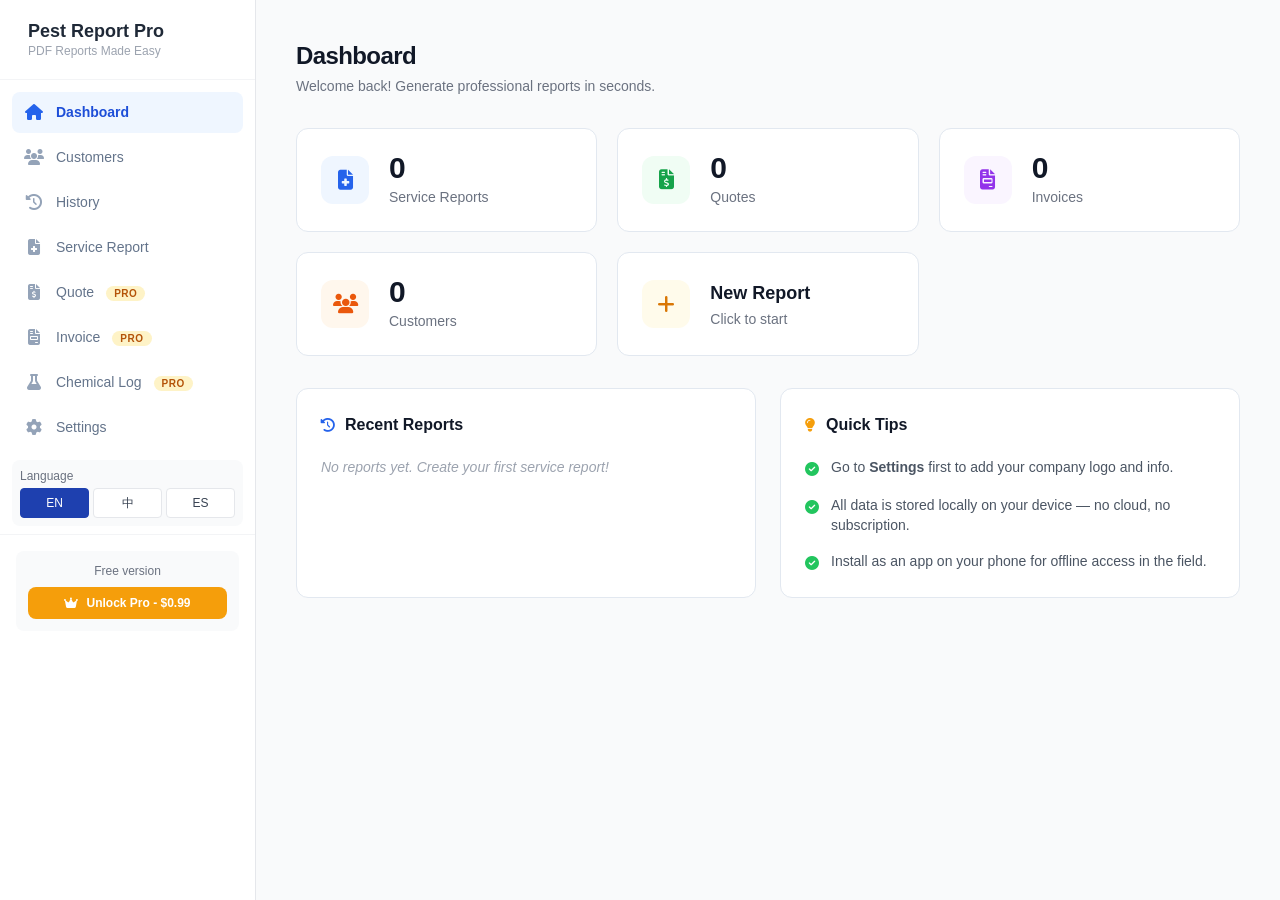
==== app.html @ f359c175 "feat: replace homepage with marketing landing page - Add new promotional landing page (English/Spani" ====
<!DOCTYPE html>
<html lang="en">
<head>
  <meta charset="UTF-8">
  <meta name="viewport" content="width=device-width, initial-scale=1.0, maximum-scale=1.0, user-scalable=no">
  <meta name="theme-color" content="#1e40af">
  <title>Pest Report Pro - Professional PDF Reports</title>
  <link rel="manifest" href="./manifest.json">
  <link rel="stylesheet" href="./css/font-awesome.min.css">
  <script src="./js/tailwindcss.min.js"></script>
  <link rel="stylesheet" href="./css/app.css?v=2">
  <style>
    input[type="number"]::-webkit-outer-spin-button,
    input[type="number"]::-webkit-inner-spin-button {
      -webkit-appearance: none !important;
      appearance: none !important;
      margin: 0 !important;
    }
    input[type="number"] {
      -moz-appearance: textfield !important;
      appearance: textfield !important;
    }
  </style>
</head>
<body class="bg-gray-50 text-gray-800 h-screen overflow-hidden">

  <!-- Mobile Header -->
  <div class="lg:hidden bg-blue-800 text-white px-4 py-3 flex items-center justify-between z-40 relative">
    <div class="flex items-center gap-2">
      <i class="fas fa-shield-bug text-xl"></i>
      <span class="font-bold text-lg" data-i18n="appName">Pest Report Pro</span>
    </div>
    <button id="menu-toggle" class="p-2 hover:bg-blue-700 rounded-lg transition">
      <i class="fas fa-bars text-lg"></i>
    </button>
  </div>

  <div class="flex h-[calc(100vh-52px)] lg:h-screen">
    <!-- Sidebar -->
    <aside id="sidebar" class="sidebar bg-white border-r border-gray-200 flex-col w-64 h-full overflow-y-auto">
      <div class="p-5 hidden lg:flex items-center gap-2 border-b border-gray-100">
        <i class="fas fa-shield-bug text-blue-700 text-2xl"></i>
        <div>
          <h1 class="font-bold text-lg text-gray-800 leading-tight" data-i18n="appName">Pest Report Pro</h1>
          <p class="text-xs text-gray-400" data-i18n="appTagline">PDF Reports Made Easy</p>
        </div>
      </div>

      <nav class="p-3 space-y-1">
        <div class="nav-item active" data-view="dashboard">
          <i class="fas fa-home w-5 text-center"></i>
          <span data-i18n="navDashboard">Dashboard</span>
        </div>
        <div class="nav-item" data-view="customers">
          <i class="fas fa-users w-5 text-center"></i>
          <span data-i18n="navCustomers">Customers</span>
        </div>
        <div class="nav-item" data-view="history">
          <i class="fas fa-clock-rotate-left w-5 text-center"></i>
          <span data-i18n="navHistory">History</span>
        </div>
        <div class="nav-item" data-view="service-report">
          <i class="fas fa-file-medical w-5 text-center"></i>
          <span data-i18n="navServiceReport">Service Report</span>
        </div>
        <div class="nav-item" data-view="quote">
          <i class="fas fa-file-invoice-dollar w-5 text-center"></i>
          <span data-i18n="navQuote">Quote</span>
          <span data-pro-badge></span>
        </div>
        <div class="nav-item" data-view="invoice">
          <i class="fas fa-file-invoice w-5 text-center"></i>
          <span data-i18n="navInvoice">Invoice</span>
          <span data-pro-badge></span>
        </div>
        <div class="nav-item" data-view="chemical-log">
          <i class="fas fa-flask w-5 text-center"></i>
          <span data-i18n="navChemicalLog">Chemical Log</span>
          <span data-pro-badge></span>
        </div>
        <div class="nav-item" data-view="settings">
          <i class="fas fa-cog w-5 text-center"></i>
          <span data-i18n="navSettings">Settings</span>
        </div>
      </nav>

      <!-- Language Switcher -->
      <div class="px-3 pb-2">
        <div class="bg-gray-50 rounded-lg p-2">
          <p class="text-xs text-gray-500 mb-1 font-medium" data-i18n="language">Language</p>
          <div class="flex gap-1">
            <button onclick="I18n.setLang('en')" class="flex-1 text-xs py-1.5 rounded border border-gray-200 bg-white hover:bg-blue-50 hover:border-blue-300 transition font-medium" data-lang="en">EN</button>
            <button onclick="I18n.setLang('zh')" class="flex-1 text-xs py-1.5 rounded border border-gray-200 bg-white hover:bg-blue-50 hover:border-blue-300 transition font-medium" data-lang="zh">中</button>
            <button onclick="I18n.setLang('es')" class="flex-1 text-xs py-1.5 rounded border border-gray-200 bg-white hover:bg-blue-50 hover:border-blue-300 transition font-medium" data-lang="es">ES</button>
          </div>
        </div>
      </div>

      <div class="mt-auto p-4 border-t border-gray-100">
        <div id="install-prompt" class="hidden mb-3 bg-blue-50 border border-blue-200 rounded-lg p-4">
          <p class="text-xs text-blue-800 font-medium mb-4 leading-relaxed" data-i18n="installPrompt">Install Pest Report Pro on your phone for offline use.</p>
          <button id="install-btn" class="w-full bg-blue-700 hover:bg-blue-800 text-white text-xs font-medium py-1.5 rounded-lg transition" data-i18n="installApp">Install App</button>
        </div>
        <div class="bg-gray-50 rounded-lg p-3 text-center">
          <p class="text-xs text-gray-500 mb-2" data-i18n="freeVersion">Free version</p>
          <button onclick="App.showUnlock()" class="w-full bg-amber-500 hover:bg-amber-600 text-white text-xs font-bold py-2 rounded-lg transition flex items-center justify-center gap-1">
            <i class="fas fa-crown mr-1"></i> <span data-i18n="unlockPro">Unlock Pro - $0.99</span>
          </button>
        </div>
      </div>
    </aside>

    <!-- Overlay for mobile sidebar -->
    <div id="sidebar-overlay" class="fixed inset-0 bg-black/30 z-40 hidden lg:hidden" onclick="document.getElementById('sidebar').classList.remove('open'); document.getElementById('sidebar-overlay').classList.add('hidden')"></div>

    <!-- Main Content -->
    <main class="flex-1 overflow-y-auto bg-gray-50 relative">

      <!-- VIEW: Dashboard -->
      <div id="view-dashboard" class="view p-5 lg:p-10 max-w-5xl mx-auto">
        <div class="mb-8">
          <h2 class="text-2xl font-bold text-gray-900 tracking-tight" data-i18n="dashboardTitle">Dashboard</h2>
          <p class="text-gray-500 text-sm mt-1" data-i18n="dashboardSubtitle">Welcome back! Generate professional reports in seconds.</p>
        </div>

        <div class="grid grid-cols-1 sm:grid-cols-3 gap-5 mb-8">
          <div class="card flex items-center gap-5">
            <div class="w-12 h-12 bg-blue-50 rounded-xl flex items-center justify-center text-blue-600 text-xl shrink-0">
              <i class="fas fa-file-medical"></i>
            </div>
            <div class="min-w-0">
              <p class="text-3xl font-bold text-gray-900 leading-none" id="dash-report-count">0</p>
              <p class="text-sm text-gray-500 mt-1" data-i18n="serviceReports">Service Reports</p>
            </div>
          </div>
          <div class="card flex items-center gap-5">
            <div class="w-12 h-12 bg-green-50 rounded-xl flex items-center justify-center text-green-600 text-xl shrink-0">
              <i class="fas fa-file-invoice-dollar"></i>
            </div>
            <div class="min-w-0">
              <p class="text-3xl font-bold text-gray-900 leading-none" id="dash-quote-count">0</p>
              <p class="text-sm text-gray-500 mt-1" data-i18n="quotes">Quotes</p>
            </div>
          </div>
          <div class="card flex items-center gap-5">
            <div class="w-12 h-12 bg-purple-50 rounded-xl flex items-center justify-center text-purple-600 text-xl shrink-0">
              <i class="fas fa-file-invoice"></i>
            </div>
            <div class="min-w-0">
              <p class="text-3xl font-bold text-gray-900 leading-none" id="dash-invoice-count">0</p>
              <p class="text-sm text-gray-500 mt-1" data-i18n="invoices">Invoices</p>
            </div>
          </div>
          <div class="card flex items-center gap-5">
            <div class="w-12 h-12 bg-orange-50 rounded-xl flex items-center justify-center text-orange-600 text-xl shrink-0">
              <i class="fas fa-users"></i>
            </div>
            <div class="min-w-0">
              <p class="text-3xl font-bold text-gray-900 leading-none" id="dash-customer-count">0</p>
              <p class="text-sm text-gray-500 mt-1" data-i18n="navCustomers">Customers</p>
            </div>
          </div>
          <div class="card flex items-center gap-5 cursor-pointer hover:border-blue-400 transition-colors duration-200" onclick="App.showView('service-report')">
            <div class="w-12 h-12 bg-amber-50 rounded-xl flex items-center justify-center text-amber-600 text-xl shrink-0">
              <i class="fas fa-plus"></i>
            </div>
            <div class="min-w-0">
              <p class="text-lg font-bold text-gray-900" data-i18n="newReport">New Report</p>
              <p class="text-sm text-gray-500 mt-0.5" data-i18n="clickToStart">Click to start</p>
            </div>
          </div>
        </div>

        <div class="grid grid-cols-1 lg:grid-cols-2 gap-6">
          <div class="card">
            <h3 class="text-base font-bold text-gray-900 mb-5 flex items-center gap-2.5">
              <i class="fas fa-clock-rotate-left text-blue-600 text-sm"></i>
              <span data-i18n="recentReports">Recent Reports</span>
            </h3>
            <div id="dash-recent-reports" class="space-y-2">
              <p class="text-gray-400 text-sm italic" data-i18n="noReportsYet">No reports yet. Create your first service report!</p>
            </div>
          </div>

          <div class="card">
            <h3 class="text-base font-bold text-gray-900 mb-5 flex items-center gap-2.5">
              <i class="fas fa-lightbulb text-amber-500 text-sm"></i>
              <span data-i18n="quickTips">Quick Tips</span>
            </h3>
            <ul class="space-y-4 text-sm text-gray-600">
              <li class="flex items-start gap-3">
                <i class="fas fa-check-circle text-green-500 mt-0.5 text-sm shrink-0"></i>
                <span data-i18n="tipSettings" data-i18n-html>Go to <strong>Settings</strong> first to add your company logo and info.</span>
              </li>
              <li class="flex items-start gap-3">
                <i class="fas fa-check-circle text-green-500 mt-0.5 text-sm shrink-0"></i>
                <span data-i18n="tipLocal">All data is stored locally on your device — no cloud, no subscription.</span>
              </li>
              <li class="flex items-start gap-3">
                <i class="fas fa-check-circle text-green-500 mt-0.5 text-sm shrink-0"></i>
                <span data-i18n="tipInstall">Install as an app on your phone for offline access in the field.</span>
              </li>
            </ul>
          </div>
        </div>
      </div>

      <!-- VIEW: History -->
      <div id="view-history" class="view hidden p-5 lg:p-10 max-w-5xl mx-auto">
        <div class="mb-8">
          <h2 class="text-2xl font-bold text-gray-900 tracking-tight" data-i18n="historyTitle">History</h2>
          <p class="text-gray-500 text-sm mt-1" data-i18n="historySubtitle">View and manage all your past reports.</p>
        </div>

        <div class="flex gap-2 mb-5">
          <button type="button" onclick="App.switchHistoryTab('reports')" id="tab-reports" class="history-tab active px-4 py-2 rounded-lg text-sm font-medium transition">
            <i class="fas fa-file-medical mr-1"></i> <span data-i18n="serviceReports">Service Reports</span>
          </button>
          <button type="button" onclick="App.switchHistoryTab('quotes')" id="tab-quotes" class="history-tab px-4 py-2 rounded-lg text-sm font-medium transition">
            <i class="fas fa-file-invoice-dollar mr-1"></i> <span data-i18n="quotes">Quotes</span>
          </button>
          <button type="button" onclick="App.switchHistoryTab('invoices')" id="tab-invoices" class="history-tab px-4 py-2 rounded-lg text-sm font-medium transition">
            <i class="fas fa-file-invoice mr-1"></i> <span data-i18n="invoices">Invoices</span>
          </button>
        </div>

        <div class="mb-5">
          <div class="relative">
            <i class="fas fa-search absolute left-3 top-1/2 -translate-y-1/2 text-gray-400 text-sm"></i>
            <input type="text" id="history-search" data-i18n-placeholder="historySearchPlaceholder" placeholder="Search by client name..." class="input-field pl-9 w-full" oninput="App.filterHistory()">
          </div>
        </div>

        <div id="history-list" class="space-y-3">
          <div class="card text-center py-10">
            <i class="fas fa-folder-open text-gray-300 text-4xl mb-3"></i>
            <p class="text-gray-400 text-sm" data-i18n="historyEmpty">No reports yet. Create your first service report!</p>
          </div>
        </div>
      </div>

      <!-- VIEW: Service Report -->
      <div id="view-service-report" class="view hidden p-5 lg:p-10 max-w-4xl mx-auto">
        <div class="mb-8 flex items-center justify-between">
          <div>
            <h2 class="text-2xl font-bold text-gray-900 tracking-tight" data-i18n="serviceReportTitle">Service Report</h2>
            <p class="text-gray-500 text-sm mt-1" data-i18n="serviceReportSubtitle">Document your pest control service details.</p>
          </div>
          <span class="text-xs bg-green-50 text-green-700 px-3 py-1 rounded-full font-semibold border border-green-100" data-i18n="free">FREE</span>
        </div>

        <form id="service-form" class="space-y-5">
          <!-- Client Info -->
          <div class="card">
            <h3 class="font-semibold text-gray-800 mb-4 flex items-center gap-2">
              <i class="fas fa-user text-blue-600"></i> <span data-i18n="clientInfo">Client Information</span>
            </h3>
            <div class="mb-3">
              <label class="label" data-i18n="selectExistingClient">Select Existing Client</label>
              <select id="sr-client-select" class="input-field">
                <option value="" data-i18n="newClient">-- New Client --</option>
              </select>
            </div>
            <div class="space-y-3">
              <div class="form-row">
                <label class="label" data-i18n="clientName">Client Name</label>
                <input type="text" id="sr-client-name" class="input-field" data-i18n-placeholder="clientName" placeholder="John Smith" required>
              </div>
              <div class="form-row">
                <label class="label" data-i18n="phone">Phone</label>
                <div class="flex-1 min-w-0">
                  <input type="tel" id="sr-client-phone" class="input-field" data-i18n-placeholder="phone" placeholder="(555) 123-4567" required>
                  <p id="phone-hint-service" class="text-xs text-gray-400 mt-1"></p>
                </div>
              </div>
              <div class="form-row">
                <label class="label" data-i18n="serviceAddress">Service Address</label>
                <input type="text" id="sr-client-address" class="input-field" data-i18n-placeholder="serviceAddress" placeholder="123 Main St, City, State ZIP" required>
              </div>
            </div>
          </div>

          <!-- Service Info -->
          <div class="card">
            <h3 class="font-semibold text-gray-800 mb-4 flex items-center gap-2">
              <i class="fas fa-calendar-check text-blue-600"></i> <span data-i18n="serviceDetails">Service Details</span>
            </h3>
            <div class="space-y-3">
              <div class="form-row">
                <label class="label" data-i18n="serviceDate">Service Date</label>
                <input type="date" id="service-date" class="input-field" required>
              </div>
              <div class="form-row">
                <label class="label" data-i18n="serviceType">Service Type</label>
                <select id="service-type" class="input-field" required>
                  <option value="Initial Treatment" data-i18n="initialTreatment">Initial Treatment</option>
                  <option value="Follow-up" data-i18n="followUp">Follow-up</option>
                  <option value="Inspection" data-i18n="inspection">Inspection</option>
                  <option value="Emergency" data-i18n="emergency">Emergency</option>
                  <option value="Quarterly Service" data-i18n="quarterlyService">Quarterly Service</option>
                </select>
              </div>
              <div class="form-row">
                <label class="label" data-i18n="technician">Technician</label>
                <input type="text" id="sr-technician" class="input-field" data-i18n-placeholder="technician" placeholder="Technician Name" required>
              </div>
            </div>
          </div>

          <!-- Findings & Treatment -->
          <div class="card">
            <h3 class="font-semibold text-gray-800 mb-4 flex items-center gap-2">
              <i class="fas fa-search text-blue-600"></i> <span data-i18n="findingsTreatment">Findings & Treatment</span>
            </h3>
            <div class="space-y-3">
              <div class="form-row">
                <label class="label" data-i18n="pestFindings">Pest Findings</label>
                <textarea id="sr-findings" rows="3" class="input-field" data-i18n-placeholder="findingsPlaceholder" placeholder="Describe pests found, locations, and severity..." required></textarea>
              </div>
              <div class="form-row">
                <label class="label" data-i18n="treatmentDetails">Treatment Details</label>
                <textarea id="sr-treatment" rows="3" class="input-field" data-i18n-placeholder="treatmentPlaceholder" placeholder="Describe treatment methods applied..." required></textarea>
              </div>
            </div>
          </div>

          <!-- Chemicals -->
          <div class="card">
            <div class="flex items-center justify-between mb-3">
              <h3 class="font-semibold text-gray-800 flex items-center gap-2">
                <i class="fas fa-flask text-blue-600"></i> <span data-i18n="chemicalsApplied">Chemicals Applied</span>
              </h3>
              <button type="button" id="add-chemical" class="text-sm text-blue-700 hover:text-blue-800 font-medium flex items-center gap-1">
                <i class="fas fa-plus-circle"></i> <span data-i18n="addChemical">Add Chemical</span>
              </button>
            </div>
            <div id="chemical-rows" class="space-y-3">
              <div class="grid grid-cols-1 sm:grid-cols-5 gap-3 chemical-row">
                <input type="text" name="chem-name-0" data-i18n-placeholder="productName" placeholder="Product Name" class="input-field" required>
                <input type="text" name="chem-epa-0" data-i18n-placeholder="epaNum" placeholder="EPA #" class="input-field" required>
                <input type="text" name="chem-amount-0" data-i18n-placeholder="amount" placeholder="Amount" class="input-field" required>
                <input type="text" name="chem-dilution-0" data-i18n-placeholder="dilution" placeholder="Dilution" class="input-field" required>
                <input type="text" name="chem-area-0" data-i18n-placeholder="areaTreated" placeholder="Area Treated" class="input-field" required>
              </div>
            </div>
          </div>

          <!-- Safety & Recommendations -->
          <div class="card">
            <h3 class="font-semibold text-gray-800 mb-4 flex items-center gap-2">
              <i class="fas fa-shield-halved text-blue-600"></i> <span data-i18n="safetyRecommendations">Safety & Recommendations</span>
            </h3>
            <div class="space-y-3">
              <div class="form-row">
                <label class="label" data-i18n="safetyPrecautions">Safety Precautions</label>
                <textarea id="sr-safety" rows="2" class="input-field" data-i18n-placeholder="safetyPlaceholder" placeholder="Re-entry time, pet safety, ventilation..." required></textarea>
              </div>
              <div class="form-row">
                <label class="label" data-i18n="recommendations">Recommendations</label>
                <textarea id="sr-recommendations" rows="2" class="input-field" data-i18n-placeholder="recommendationsPlaceholder" placeholder="Suggested follow-up actions, prevention tips..." required></textarea>
              </div>
              <div class="form-row">
                <label class="label" data-i18n="nextServiceDate">Next Service Date</label>
                <input type="date" id="sr-next-service" class="input-field" required>
              </div>
            </div>
          </div>

          <!-- Client Signature -->
          <div class="card">
            <h3 class="font-semibold text-gray-800 mb-3 flex items-center gap-2">
              <i class="fas fa-signature text-blue-600"></i> <span data-i18n="clientSignature">Client Signature</span>
            </h3>
            <p class="text-sm text-gray-500 mb-2" data-i18n="clientSignatureTip">Ask the client to sign below. It will appear on the PDF report.</p>
            <canvas id="client-signature-canvas" width="400" height="120" class="signature-pad w-full max-w-md"></canvas>
            <button type="button" id="clear-client-signature" class="mt-2 text-sm text-red-500 hover:text-red-700 font-medium">
              <i class="fas fa-eraser"></i> <span data-i18n="clearSignature">Clear Signature</span>
            </button>
          </div>

          <div class="flex items-center gap-3 pt-2">
            <button type="submit" class="btn-generate flex-1 !px-6 !py-3 !text-base">
              <i class="fas fa-file-pdf"></i> <span data-i18n="generatePdfReport">Generate PDF Report</span>
            </button>
            <button type="reset" class="btn-secondary !rounded-full text-base font-bold whitespace-nowrap px-6 py-3" onclick="App.resetServiceForm()" data-i18n="reset">Reset</button>
          </div>

          <p class="text-xs text-gray-400 text-center" data-i18n="freeWatermarkNote">PDF includes your company branding from Settings. Free version adds a small watermark.</p>
        </form>
      </div>

      <!-- VIEW: Quote -->
      <div id="view-quote" class="view hidden p-5 lg:p-10 max-w-4xl mx-auto">
        <div class="mb-8 flex items-center justify-between">
          <div>
            <h2 class="text-2xl font-bold text-gray-900 tracking-tight" data-i18n="quoteTitle">Quote</h2>
            <p class="text-gray-500 text-sm mt-1" data-i18n="quoteSubtitle">Create professional quotes for your clients.</p>
          </div>
          <span class="text-xs bg-amber-50 text-amber-700 px-3 py-1 rounded-full font-semibold border border-amber-100" data-i18n="pro">PRO</span>
        </div>

        <form id="quote-form" class="space-y-5">
          <div class="card">
            <h3 class="font-semibold text-gray-800 mb-3" data-i18n="clientInfo">Client Information</h3>
            <div class="grid grid-cols-1 sm:grid-cols-2 gap-4">
              <div>
                <label class="label" data-i18n="clientName">Client Name</label>
                <input type="text" id="q-client-name" class="input-field" data-i18n-placeholder="clientName" placeholder="John Smith" required>
              </div>
              <div>
                <label class="label" data-i18n="phone">Phone</label>
                <input type="tel" id="q-client-phone" class="input-field" data-i18n-placeholder="phone" placeholder="(555) 123-4567">
              </div>
              <div class="sm:col-span-2">
                <label class="label" data-i18n="address">Address</label>
                <input type="text" id="q-client-address" class="input-field" data-i18n-placeholder="address" placeholder="123 Main St, City, State ZIP">
              </div>
            </div>
          </div>

          <div class="card">
            <h3 class="font-semibold text-gray-800 mb-3" data-i18n="quoteDetails">Quote Details</h3>
            <div class="grid grid-cols-1 sm:grid-cols-2 gap-4 mb-4">
              <div>
                <label class="label" data-i18n="quoteDate">Quote Date</label>
                <input type="date" id="quote-date" class="input-field" required>
                <p class="text-xs text-gray-500 mt-1" data-i18n="quoteDateHint">The date this quote is issued to the client.</p>
              </div>
              <div>
                <label class="label" data-i18n="validUntil">Valid Until</label>
                <input type="date" id="quote-valid" class="input-field">
                <p class="text-xs text-gray-500 mt-1" data-i18n="validUntilHint">Quote expiration date. Leave blank for open-ended.</p>
              </div>
            </div>

            <div class="hidden sm:grid sm:grid-cols-12 gap-3 text-xs font-semibold text-gray-500 mb-1">
              <div class="sm:col-span-6" data-i18n="serviceDescription">Service description</div>
              <div class="sm:col-span-2" data-i18n="qty">Qty</div>
              <div class="sm:col-span-2" data-i18n="unitPrice">Unit Price</div>
              <div class="sm:col-span-2"></div>
            </div>
            <div class="space-y-3" id="quote-items">
              <div class="grid grid-cols-1 sm:grid-cols-12 gap-3 quote-item items-center">
                <div class="sm:col-span-6">
                  <input type="text" name="qi-desc-0" data-i18n-placeholder="serviceDescription" placeholder="Service description" class="input-field">
                </div>
                <div class="sm:col-span-2 relative min-w-0">
                  <input type="text" inputmode="numeric" name="qi-qty-0" value="1" class="input-field qi-qty min-w-0 max-w-[100px]" oninput="App.calculateQuoteTotals()">
                </div>
                <div class="sm:col-span-2 relative min-w-0">
                  <input type="text" inputmode="decimal" name="qi-price-0" value="0" class="input-field qi-price min-w-0 max-w-[100px]" oninput="App.calculateQuoteTotals()">
                </div>
                <div class="sm:col-span-2 flex justify-start items-center">
                  <button type="button" onclick="App.removeQuoteItem(this)" class="text-red-500 hover:text-red-700"><i class="fas fa-trash-alt"></i></button>
                </div>
              </div>
            </div>

            <button type="button" id="add-quote-item" class="mt-3 text-sm text-blue-700 hover:text-blue-800 font-medium flex items-center gap-1">
              <i class="fas fa-plus-circle"></i> <span data-i18n="addItem">Add Item</span>
            </button>

            <div class="mt-4 pt-4 border-t border-gray-200 space-y-2">
              <div class="flex justify-between text-sm">
                <span class="text-gray-500" data-i18n="subtotal">Subtotal</span>
                <span class="font-medium">$<span id="quote-subtotal">0.00</span></span>
              </div>
              <div class="flex justify-between text-sm items-center">
                <span class="text-gray-500" data-i18n="taxRate">Tax Rate (%)</span>
                <input type="number" id="quote-tax-rate" value="0" min="0" max="100" step="0.01" class="input-field w-20 text-right" onchange="App.calculateQuoteTotals()">
              </div>
              <div class="flex justify-between text-sm">
                <span class="text-gray-500" data-i18n="tax">Tax</span>
                <span class="font-medium">$<span id="quote-tax">0.00</span></span>
              </div>
              <div class="flex justify-between text-lg font-bold text-blue-700 pt-2 border-t border-gray-200">
                <span data-i18n="total">Total</span>
                <span>$<span id="quote-total">0.00</span></span>
              </div>
            </div>
          </div>

          <div class="card flex gap-3 items-start">
            <label class="label !mb-0 w-40 text-right whitespace-nowrap" data-i18n="termsConditions">Terms & Conditions</label>
            <textarea id="quote-terms" rows="3" class="input-field flex-1" data-i18n-placeholder="termsPlaceholder" placeholder="Payment terms, warranty, cancellation policy..."></textarea>
          </div>

          <div class="flex items-center gap-3 pt-2">
            <button type="submit" class="btn-generate flex-1 !px-6 !py-3 !text-base">
              <i class="fas fa-file-pdf"></i> <span data-i18n="generateQuotePdf">Generate Quote PDF</span>
            </button>
            <button type="reset" class="btn-secondary !rounded-full text-base font-bold whitespace-nowrap px-6 py-3" onclick="App.resetQuoteForm()" data-i18n="reset">Reset</button>
          </div>
        </form>
      </div>

      <!-- VIEW: Invoice -->
      <div id="view-invoice" class="view hidden p-5 lg:p-10 max-w-4xl mx-auto">
        <div class="mb-8 flex items-center justify-between">
          <div>
            <h2 class="text-2xl font-bold text-gray-900 tracking-tight" data-i18n="invoiceTitle">Invoice</h2>
            <p class="text-gray-500 text-sm mt-1" data-i18n="invoiceSubtitle">Create professional invoices for completed services.</p>
          </div>
          <span class="text-xs bg-amber-50 text-amber-700 px-3 py-1 rounded-full font-semibold border border-amber-100" data-i18n="pro">PRO</span>
        </div>

        <form id="invoice-form" class="space-y-5">
          <div class="card">
            <h3 class="font-semibold text-gray-800 mb-3" data-i18n="clientInfo">Client Information</h3>
            <div class="grid grid-cols-1 sm:grid-cols-2 gap-4">
              <div>
                <label class="label" data-i18n="clientName">Client Name</label>
                <input type="text" id="i-client-name" class="input-field" data-i18n-placeholder="clientName" placeholder="John Smith" required>
              </div>
              <div>
                <label class="label" data-i18n="phone">Phone</label>
                <input type="tel" id="i-client-phone" class="input-field" data-i18n-placeholder="phone" placeholder="(555) 123-4567">
              </div>
              <div class="sm:col-span-2">
                <label class="label" data-i18n="address">Address</label>
                <input type="text" id="i-client-address" class="input-field" data-i18n-placeholder="address" placeholder="123 Main St, City, State ZIP">
              </div>
            </div>
          </div>

          <div class="card">
            <h3 class="font-semibold text-gray-800 mb-3" data-i18n="invoiceDetails">Invoice Details</h3>
            <div class="grid grid-cols-1 sm:grid-cols-2 gap-4 mb-4">
              <div>
                <label class="label" data-i18n="invoiceDate">Invoice Date</label>
                <input type="date" id="invoice-date" class="input-field" required>
                <p class="text-xs text-gray-500 mt-1" data-i18n="invoiceDateHint">The date this invoice is issued to the client.</p>
              </div>
              <div>
                <label class="label" data-i18n="dueDate">Due Date</label>
                <input type="date" id="invoice-due" class="input-field">
                <p class="text-xs text-gray-500 mt-1" data-i18n="dueDateHint">Payment due date. Leave blank for immediate payment.</p>
              </div>
              <div>
                <label class="label" data-i18n="paymentMethod">Payment Method</label>
                <select id="i-payment-method" class="input-field">
                  <option value="Cash">Cash</option>
                  <option value="Credit Card">Credit Card</option>
                  <option value="Check">Check</option>
                  <option value="Bank Transfer">Bank Transfer</option>
                  <option value="Other">Other</option>
                </select>
              </div>
              <div>
                <label class="label" data-i18n="paymentStatus">Payment Status</label>
                <select id="i-payment-status" class="input-field">
                  <option value="unpaid" data-i18n="unpaid">Unpaid</option>
                  <option value="paid" data-i18n="paid">Paid</option>
                </select>
              </div>
            </div>

            <div class="hidden sm:grid sm:grid-cols-12 gap-3 text-xs font-semibold text-gray-500 mb-1">
              <div class="sm:col-span-6" data-i18n="serviceDescription">Service description</div>
              <div class="sm:col-span-2" data-i18n="qty">Qty</div>
              <div class="sm:col-span-2" data-i18n="unitPrice">Unit Price</div>
              <div class="sm:col-span-2"></div>
            </div>
            <div class="space-y-3" id="invoice-items">
              <div class="grid grid-cols-1 sm:grid-cols-12 gap-3 invoice-item items-center">
                <div class="sm:col-span-6">
                  <input type="text" name="ii-desc-0" data-i18n-placeholder="serviceDescription" placeholder="Service description" class="input-field">
                </div>
                <div class="sm:col-span-2 relative min-w-0">
                  <input type="text" inputmode="numeric" name="ii-qty-0" value="1" class="input-field ii-qty min-w-0 max-w-[100px]" oninput="App.calculateInvoiceTotals()">
                </div>
                <div class="sm:col-span-2 relative min-w-0">
                  <input type="text" inputmode="decimal" name="ii-price-0" value="0" class="input-field ii-price min-w-0 max-w-[100px]" oninput="App.calculateInvoiceTotals()">
                </div>
                <div class="sm:col-span-2 flex justify-start items-center">
                  <button type="button" onclick="App.removeInvoiceItem(this)" class="text-red-500 hover:text-red-700"><i class="fas fa-trash-alt"></i></button>
                </div>
              </div>
            </div>

            <button type="button" id="add-invoice-item" class="mt-3 text-sm text-blue-700 hover:text-blue-800 font-medium flex items-center gap-1">
              <i class="fas fa-plus-circle"></i> <span data-i18n="addItem">Add Item</span>
            </button>

            <div class="mt-4 pt-4 border-t border-gray-200 space-y-2">
              <div class="flex justify-between text-sm">
                <span class="text-gray-500" data-i18n="subtotal">Subtotal</span>
                <span class="font-medium">$<span id="invoice-subtotal">0.00</span></span>
              </div>
              <div class="flex justify-between text-sm items-center">
                <span class="text-gray-500" data-i18n="taxRate">Tax Rate (%)</span>
                <input type="number" id="invoice-tax-rate" value="0" min="0" max="100" step="0.01" class="input-field w-20 text-right" onchange="App.calculateInvoiceTotals()">
              </div>
              <div class="flex justify-between text-sm">
                <span class="text-gray-500" data-i18n="tax">Tax</span>
                <span class="font-medium">$<span id="invoice-tax">0.00</span></span>
              </div>
              <div class="flex justify-between text-lg font-bold text-blue-700 pt-2 border-t border-gray-200">
                <span data-i18n="total">Total</span>
                <span>$<span id="invoice-total">0.00</span></span>
              </div>
            </div>
          </div>

          <div class="card flex gap-3 items-start">
            <label class="label !mb-0 w-40 text-right whitespace-nowrap" data-i18n="termsConditions">Terms & Conditions</label>
            <textarea id="invoice-terms" rows="3" class="input-field flex-1" data-i18n-placeholder="termsPlaceholder" placeholder="Payment terms, warranty, cancellation policy..."></textarea>
          </div>

          <div class="flex items-center gap-3 pt-2">
            <button type="submit" class="btn-generate flex-1 !px-6 !py-3 !text-base">
              <i class="fas fa-file-pdf"></i> <span data-i18n="generateInvoicePdf">Generate Invoice PDF</span>
            </button>
            <button type="reset" class="btn-secondary !rounded-full text-base font-bold whitespace-nowrap px-6 py-3" onclick="App.resetInvoiceForm()" data-i18n="reset">Reset</button>
          </div>
        </form>
      </div>

      <!-- VIEW: Chemical Log -->
      <div id="view-chemical-log" class="view hidden p-5 lg:p-10 max-w-4xl mx-auto">
        <div class="mb-8 flex items-center justify-between">
          <div>
            <h2 class="text-2xl font-bold text-gray-900 tracking-tight" data-i18n="chemicalLogTitle">Chemical Log</h2>
            <p class="text-gray-500 text-sm mt-1" data-i18n="chemicalLogSubtitle">Export chemical application records for compliance.</p>
          </div>
          <span class="text-xs bg-amber-50 text-amber-700 px-3 py-1 rounded-full font-semibold border border-amber-100" data-i18n="pro">PRO</span>
        </div>

        <form id="chemical-log-form" class="card space-y-4">
          <div class="grid grid-cols-1 sm:grid-cols-2 gap-4">
            <div>
              <label class="label" data-i18n="startDate">Start Date</label>
              <input type="date" id="cl-start" class="input-field" required>
              <p class="text-xs text-gray-500 mt-1" data-i18n="startDateHint">Start of the period to search for chemical records.</p>
            </div>
            <div>
              <label class="label" data-i18n="endDate">End Date</label>
              <input type="date" id="cl-end" class="input-field" required>
              <p class="text-xs text-gray-500 mt-1" data-i18n="endDateHint">End of the period to search for chemical records.</p>
            </div>
          </div>
          <p class="text-sm text-gray-500" data-i18n="chemicalLogNote">This will compile all chemical records from your saved Service Reports within the selected date range.</p>
          <button type="submit" class="btn-generate w-full !px-6 !py-3 !text-base">
            <i class="fas fa-file-pdf"></i> <span data-i18n="exportChemicalLog">Export Chemical Log PDF</span>
          </button>
        </form>
      </div>

      <!-- VIEW: Settings -->
      <div id="view-settings" class="view hidden p-5 lg:p-10 max-w-4xl mx-auto">
        <div class="mb-8">
          <h2 class="text-2xl font-bold text-gray-900 tracking-tight" data-i18n="settingsTitle">Settings</h2>
          <p class="text-gray-500 text-sm mt-1" data-i18n="settingsSubtitle">Configure your company branding and defaults.</p>
        </div>

        <form id="company-form" class="space-y-5">
          <div class="card">
            <h3 class="font-semibold text-gray-800 mb-3 flex items-center gap-2">
              <i class="fas fa-building text-blue-600"></i> <span data-i18n="companyInfo">Company Information</span>
            </h3>
            <div class="grid grid-cols-1 sm:grid-cols-2 gap-4">
              <div class="sm:col-span-2">
                <label class="label" data-i18n="companyName">Company Name *</label>
                <input type="text" id="company-name" class="input-field" data-i18n-placeholder="companyName" placeholder="ABC Pest Control" required>
              </div>
              <div>
                <label class="label" data-i18n="countryRegion">Country / Region</label>
                <select id="company-country" class="input-field">
                  <option value="US">United States (+1)</option>
                  <option value="CN">China (+86)</option>
                  <option value="MX">Mexico (+52)</option>
                  <option value="OTHER" data-i18n="other">Other</option>
                </select>
              </div>
              <div class="sm:col-span-2">
                <label class="label" data-i18n="companyAddress">Address</label>
                <input type="text" id="company-address" class="input-field" data-i18n-placeholder="companyAddress" placeholder="123 Business Rd, City, State ZIP">
              </div>
              <div>
                <label class="label" data-i18n="companyPhone">Phone</label>
                <input type="tel" id="company-phone" class="input-field" data-i18n-placeholder="companyPhone" placeholder="(555) 123-4567">
                <p id="phone-hint-settings" class="text-xs text-gray-400 mt-1" data-i18n="phoneHintUS">Format: 10 digits</p>
              </div>
              <div>
                <label class="label" data-i18n="email">Email</label>
                <input type="email" id="company-email" class="input-field" data-i18n-placeholder="email" placeholder="info@company.com">
              </div>
              <div>
                <label class="label" data-i18n="website">Website</label>
                <input type="text" id="company-website" class="input-field" data-i18n-placeholder="website" placeholder="www.company.com">
              </div>
              <div>
                <label class="label" data-i18n="licenseNumber">License Number</label>
                <input type="text" id="company-license" class="input-field" data-i18n-placeholder="licenseNumber" placeholder="PC-12345">
              </div>
              <div class="sm:col-span-2">
                <label class="label" data-i18n="defaultTechnician">Default Technician Name</label>
                <input type="text" id="company-technician" class="input-field" data-i18n-placeholder="defaultTechnician" placeholder="John Doe">
              </div>
            </div>
          </div>

          <div class="card">
            <h3 class="font-semibold text-gray-800 mb-3 flex items-center gap-2">
              <i class="fas fa-image text-blue-600"></i> <span data-i18n="companyLogo">Company Logo</span>
            </h3>
            <div class="flex items-center gap-4">
              <img id="logo-preview" src="data:image/svg+xml,%3Csvg xmlns='http://www.w3.org/2000/svg' viewBox='0 0 100 100'%3E%3Crect width='100' height='100' fill='%23e5e7eb'/%3E%3Ctext x='50' y='55' text-anchor='middle' font-size='12' fill='%236b7280'%3ENo Logo%3C/text%3E%3C/svg%3E" alt="Logo Preview" class="w-20 h-20 object-contain border border-gray-200 rounded-lg bg-white">
              <div>
                <input type="file" id="logo-input" accept="image/*" class="hidden">
                <button type="button" onclick="document.getElementById('logo-input').click()" class="btn-secondary text-sm">
                  <i class="fas fa-upload"></i> <span data-i18n="uploadLogo">Upload Logo</span>
                </button>
                <p class="text-xs text-gray-400 mt-1" data-i18n="logoTip">Recommended: PNG with transparent background</p>
              </div>
            </div>
            <input type="hidden" id="logo-data">
          </div>

          <div class="card">
            <h3 class="font-semibold text-gray-800 mb-3 flex items-center gap-2">
              <i class="fas fa-signature text-blue-600"></i> <span data-i18n="techSignature">Technician Signature</span>
            </h3>
            <p class="text-sm text-gray-500 mb-2" data-i18n="signatureTip">Draw your signature below. It will appear on all reports.</p>
            <canvas id="signature-canvas" width="400" height="120" class="signature-pad w-full max-w-md"></canvas>
            <button type="button" id="clear-signature" class="mt-2 text-sm text-red-500 hover:text-red-700 font-medium">
              <i class="fas fa-eraser"></i> <span data-i18n="clearSignature">Clear Signature</span>
            </button>
          </div>

          <div class="flex items-center gap-3">
            <button type="submit" class="btn-primary whitespace-nowrap px-6 py-3">
              <i class="fas fa-save"></i> <span data-i18n="saveSettings">Save Settings</span>
            </button>
            <button type="button" onclick="Storage.clearAll(); location.reload();" class="text-sm text-red-500 hover:text-red-700 font-medium ml-auto">
              <i class="fas fa-trash"></i> <span data-i18n="clearAllData">Clear All Data</span>
            </button>
          </div>
        </form>
      </div>



      <!-- VIEW: Unlock Pro -->
      <div id="view-unlock" class="view hidden p-5 lg:p-10 max-w-xl mx-auto">
        <div class="text-center mb-10">
          <div class="w-16 h-16 bg-amber-50 rounded-2xl flex items-center justify-center text-amber-600 text-3xl mx-auto mb-5 border border-amber-100">
            <i class="fas fa-crown"></i>
          </div>
          <h2 class="text-2xl font-bold text-gray-900 tracking-tight" data-i18n="unlockTitle">Unlock Pro Features</h2>
          <p class="text-gray-500 text-sm mt-2" data-i18n="unlockSubtitle">One-time payment. No subscription. Lifetime access.</p>
        </div>

        <div class="space-y-4 mb-8">
          <div class="card flex items-center gap-4 border-l-4 border-green-500">
            <i class="fas fa-check-circle text-green-500 text-xl"></i>
            <div>
              <p class="font-semibold text-gray-800" data-i18n="featWatermark">Remove Watermark</p>
              <p class="text-sm text-gray-500" data-i18n="featWatermarkDesc">Clean, professional PDFs with no branding</p>
            </div>
          </div>
          <div class="card flex items-center gap-4 border-l-4 border-blue-500">
            <i class="fas fa-check-circle text-blue-500 text-xl"></i>
            <div>
              <p class="font-semibold text-gray-800" data-i18n="featQuote">Quote Generator</p>
              <p class="text-sm text-gray-500" data-i18n="featQuoteDesc">Create itemized quotes with your branding</p>
            </div>
          </div>
          <div class="card flex items-center gap-4 border-l-4 border-purple-500">
            <i class="fas fa-check-circle text-purple-500 text-xl"></i>
            <div>
              <p class="font-semibold text-gray-800" data-i18n="featChemLog">Chemical Log Export</p>
              <p class="text-sm text-gray-500" data-i18n="featChemLogDesc">Compile and export compliance records</p>
            </div>
          </div>
          <div class="card flex items-center gap-4 border-l-4 border-amber-500">
            <i class="fas fa-check-circle text-amber-500 text-xl"></i>
            <div>
              <p class="font-semibold text-gray-800" data-i18n="featUpdates">Future Updates</p>
              <p class="text-sm text-gray-500" data-i18n="featUpdatesDesc">All new features included for free</p>
            </div>
          </div>
        </div>

        <div class="bg-blue-50 border border-blue-200 rounded-xl p-6 text-center mb-6">
          <p class="text-sm text-blue-700 font-medium mb-1" data-i18n="oneTimePayment">One-time payment</p>
          <p class="text-4xl font-bold text-blue-800">$0.99</p>
          <p class="text-xs text-blue-600 mt-1" data-i18n="noFees">No monthly fees. No hidden costs.</p>
        </div>

        <a href="https://fateecho.gumroad.com/l/pest-report-pro" target="_blank" class="btn-generate flex items-center justify-center w-full mb-6 text-lg py-4">
          <i class="fas fa-shopping-cart mr-2"></i> <span data-i18n="buyGumroad">Buy on Gumroad</span>
        </a>

        <div class="card">
          <p class="text-sm text-gray-600 mb-3 text-center" data-i18n="alreadyPurchased">Already purchased? Enter your license key:</p>
          <form id="unlock-form" class="flex gap-2">
            <input type="text" id="license-key" class="input-field flex-1 uppercase" placeholder="PRP-XXXX-XXXX-XXXX" maxlength="19">
            <button type="submit" class="btn-primary whitespace-nowrap flex-shrink-0 px-6 py-3">
              <i class="fas fa-unlock"></i> <span data-i18n="unlock">Unlock</span>
            </button>
          </form>
        </div>
      </div>

      <!-- VIEW: Customers -->
      <div id="view-customers" class="view hidden p-5 lg:p-10 max-w-5xl mx-auto">
        <div class="mb-8 flex flex-col sm:flex-row sm:items-center sm:justify-between gap-4">
          <div>
            <h2 class="text-2xl font-bold text-gray-900 tracking-tight" data-i18n="customersTitle">Customers</h2>
            <p class="text-gray-500 text-sm mt-1" data-i18n="customersSubtitle">Manage your client list and view their history.</p>
          </div>
          <button onclick="App.openCustomerModal()" class="btn-secondary">
            <i class="fas fa-plus"></i> <span data-i18n="addCustomer">Add Customer</span>
          </button>
        </div>

        <div class="mb-5">
          <div class="relative">
            <i class="fas fa-search absolute left-3 top-1/2 -translate-y-1/2 text-gray-400 text-sm"></i>
            <input type="text" id="customer-search" data-i18n-placeholder="customerSearchPlaceholder" placeholder="Search by name or address..." class="input-field pl-9 w-full" oninput="App.filterCustomers()">
          </div>
        </div>

        <div id="customers-list" class="space-y-3">
          <div class="text-center py-12">
            <i class="fas fa-users text-gray-200 text-5xl mb-4"></i>
            <p class="text-gray-400 text-sm" data-i18n="noCustomersYet">No customers yet. Add your first customer!</p>
          </div>
        </div>
      </div>

    </main>
  </div>

  <!-- Customer Modal -->
  <div id="customer-modal" class="modal-backdrop hidden" onclick="if(event.target===this) App.closeCustomerModal()">
    <div class="modal-dialog max-w-lg w-full mx-4">
      <div class="modal-header">
        <h3 class="text-lg font-bold text-gray-900" id="customer-modal-title" data-i18n="addCustomer">Add Customer</h3>
        <button class="modal-close" onclick="App.closeCustomerModal()" aria-label="Close">
          <i class="fas fa-times text-gray-400 hover:text-gray-600"></i>
        </button>
      </div>
      <div class="modal-body space-y-4">
        <input type="hidden" id="customer-id">
        <div>
          <label class="label" data-i18n="clientName">Client Name</label>
          <input type="text" id="customer-name" class="input-field" data-i18n-placeholder="clientName" placeholder="John Smith" required>
        </div>
        <div>
          <label class="label" data-i18n="phone">Phone</label>
          <input type="tel" id="customer-phone" class="input-field" data-i18n-placeholder="phone" placeholder="(555) 123-4567">
        </div>
        <div>
          <label class="label" data-i18n="serviceAddress">Address</label>
          <input type="text" id="customer-address" class="input-field" data-i18n-placeholder="serviceAddress" placeholder="123 Main St, City, State ZIP">
        </div>
        <div>
          <label class="label" data-i18n="customerEmail">Email</label>
          <input type="email" id="customer-email" class="input-field" placeholder="john@example.com">
        </div>
        <div>
          <label class="label" data-i18n="customerNotes">Notes</label>
          <textarea id="customer-notes" class="input-field" rows="3" placeholder="Any notes about this customer..."></textarea>
        </div>
      </div>
      <div class="modal-footer">
        <button class="btn-secondary" onclick="App.closeCustomerModal()" data-i18n="cancel">Cancel</button>
        <button class="btn-primary" onclick="App.saveCustomerForm()" data-i18n="saveCustomer">Save Customer</button>
      </div>
    </div>
  </div>

  <!-- Customer Detail Modal -->
  <div id="customer-detail-modal" class="modal-backdrop hidden" onclick="if(event.target===this) App.closeCustomerDetail()">
    <div class="modal-dialog max-w-2xl w-full mx-4">
      <div class="modal-header">
        <h3 class="text-lg font-bold text-gray-900" data-i18n="customerDetail">Customer Detail</h3>
        <button class="modal-close" onclick="App.closeCustomerDetail()" aria-label="Close">
          <i class="fas fa-times text-gray-400 hover:text-gray-600"></i>
        </button>
      </div>
      <div class="modal-body" id="customer-detail-body">
      </div>
      <div class="modal-footer">
        <button class="btn-secondary" onclick="App.closeCustomerDetail()" data-i18n="backToList">Back to List</button>
        <button class="btn-primary" onclick="App.editCustomerFromDetail()" data-i18n="editCustomer">Edit Customer</button>
      </div>
    </div>
  </div>

  <!-- Scripts -->
  <script src="./js/jspdf.umd.min.js"></script>
  <script src="./js/jspdf.plugin.autotable.min.js"></script>
  <script src="./js/html2canvas.min.js"></script>
  <script src="./js/storage.js"></script>
  <script src="./js/i18n.js"></script>
  <script src="./js/pdf-generator.js"></script>
  <script src="./js/app.js"></script>

  <!-- History Detail Modal -->
  <div id="history-detail-modal" class="modal-backdrop hidden" onclick="if(event.target===this) App.closeHistoryDetail()">
    <div class="modal-panel">
      <div class="modal-header">
        <div class="flex items-center gap-2">
          <span id="detail-type-badge" class="text-xs px-2.5 py-1 rounded-full font-semibold"></span>
          <h3 class="text-base font-bold text-gray-900" data-i18n="historyDetailTitle">History Detail</h3>
        </div>
        <button onclick="App.closeHistoryDetail(); event.stopPropagation();" class="w-8 h-8 flex items-center justify-center rounded-lg hover:bg-gray-100 transition text-gray-400 hover:text-gray-600">
          <i class="fas fa-times"></i>
        </button>
      </div>
      <div class="modal-body" id="detail-modal-body">
        <!-- Content injected by JS -->
      </div>
      <div class="modal-footer">
        <button onclick="App.closeHistoryDetail(); event.stopPropagation();" class="px-4 py-2 rounded-lg text-sm font-medium text-gray-600 bg-gray-50 hover:bg-gray-100 border border-gray-200 transition" data-i18n="cancel">Cancel</button>
        <button onclick="App.saveHistoryDetail(); event.stopPropagation();" class="px-4 py-2 rounded-lg text-sm font-medium text-white bg-blue-600 hover:bg-blue-700 transition shadow-sm" data-i18n="saveChanges">Save Changes</button>
      </div>
    </div>
  </div>
</body>
</html>
---- css/app.css ----
body {
  font-family: -apple-system, BlinkMacSystemFont, 'Segoe UI', Roboto, 'Helvetica Neue', Arial, sans-serif;
  -webkit-font-smoothing: antialiased;
  -moz-osx-font-smoothing: grayscale;
}

/* ─── Layout ─── */
main {
  background-color: #f8fafc;
}

/* ─── Cards ─── */
.card {
  background: #ffffff;
  border: 1px solid #e2e8f0;
  border-radius: 12px;
  padding: 24px;
}

/* ─── Buttons ─── */
.btn-primary {
  display: inline-flex;
  align-items: center;
  justify-content: center;
  gap: 0.5rem;
  padding: 0.625rem 1.25rem;
  border-radius: 0.5rem;
  font-size: 0.875rem;
  font-weight: 600;
  color: #ffffff;
  background-color: #1e40af;
  transition-property: color, background-color, border-color, fill, stroke;
  transition-timing-function: cubic-bezier(0.4, 0, 0.2, 1);
  transition-duration: 150ms;
}
.btn-primary:hover {
  background-color: #1e3a8a;
  transform: translateY(-1px);
}

/* Generate PDF button - prominent action */
.btn-generate {
  display: flex;
  align-items: center;
  justify-content: center;
  gap: 0.625rem;
  padding: 0.875rem 2rem;
  border-radius: 9999px;
  font-size: 1.125rem;
  font-weight: 700;
  color: #ffffff;
  background-color: #166534;
  box-shadow: 0 4px 14px rgba(22, 101, 52, 0.25);
  letter-spacing: 0.02em;
  text-decoration: none;
  width: 100%;
  transition-property: all;
  transition-timing-function: cubic-bezier(0.4, 0, 0.2, 1);
  transition-duration: 200ms;
}
.btn-generate:hover {
  background-color: #14532d;
  box-shadow: 0 6px 20px rgba(22, 101, 52, 0.35);
  transform: translateY(-2px);
}
.btn-generate:active {
  transform: translateY(0);
  box-shadow: 0 2px 8px rgba(22, 101, 52, 0.2);
}

.btn-secondary {
  display: inline-flex;
  align-items: center;
  justify-content: center;
  padding: 0.625rem 1.25rem;
  border-radius: 0.5rem;
  font-size: 1rem;
  font-weight: 600;
  color: #374151;
  background-color: #ffffff;
  border: 1px solid #e2e8f0;
  transition-property: color, background-color, border-color, fill, stroke;
  transition-timing-function: cubic-bezier(0.4, 0, 0.2, 1);
  transition-duration: 150ms;
}
.btn-secondary:hover {
  background-color: #f8fafc;
  border-color: #cbd5e1;
}

/* ─── Inputs ─── */
.input-field {
  width: 100%;
  padding: 0.625rem 1rem;
  border-radius: 0.5rem;
  font-size: 0.875rem;
  background-color: #fafafa;
  border: 1px solid #e2e8f0;
  color: #1e293b;
  transition-property: all;
  transition-timing-function: cubic-bezier(0.4, 0, 0.2, 1);
  transition-duration: 150ms;
}
.input-field::placeholder {
  color: #94a3b8;
}
.input-field:hover {
  border-color: #cbd5e1;
  background-color: #ffffff;
}
.input-field:focus {
  outline: none;
  background-color: #ffffff;
  border-color: #3b82f6;
  box-shadow: 0 0 0 3px rgba(59, 130, 246, 0.08);
}

/* ─── Labels ─── */
.label {
  display: block;
  font-size: 0.875rem;
  font-weight: 600;
  margin-bottom: 0.5rem;
  color: #334155;
}
.label::after {
  content: ':';
  margin-left: 2px;
}

/* ─── Form Row (label + input inline) ─── */
.form-row {
  display: flex;
  align-items: center;
  gap: 12px;
}
.form-row .label {
  position: relative;
  width: 160px;
  text-align: right;
  padding-right: 10px;
  flex-shrink: 0;
  margin-bottom: 0;
  white-space: nowrap;
}
.form-row .label::after {
  content: ':';
  position: absolute;
  right: 0;
  top: 50%;
  transform: translateY(-50%);
  margin-left: 0;
}
.form-row .input-field,
.form-row textarea,
.form-row select {
  flex: 1;
  min-width: 0;
}

/* ─── Signature Pad ─── */
.signature-pad {
  border: 1px solid #e2e8f0;
  border-radius: 10px;
  cursor: crosshair;
  background: #ffffff;
}

/* ─── Navigation ─── */
.nav-item {
  display: flex;
  align-items: center;
  gap: 0.75rem;
  padding: 0.625rem 0.75rem;
  border-radius: 0.5rem;
  font-size: 0.875rem;
  font-weight: 500;
  color: #64748b;
  cursor: pointer;
  transition-property: color, background-color, border-color, fill, stroke;
  transition-timing-function: cubic-bezier(0.4, 0, 0.2, 1);
  transition-duration: 150ms;
}
.nav-item:hover {
  background-color: #f1f5f9;
  color: #1e293b;
}
.nav-item.active {
  background-color: #eff6ff;
  color: #1d4ed8;
  font-weight: 600;
}
.nav-item i {
  font-size: 1rem;
  color: #94a3b8;
}
.nav-item.active i {
  color: #2563eb;
}

/* ─── Sidebar ─── */
.sidebar {
  background: #ffffff;
  border-right: 1px solid #e2e8f0;
}

/* ─── Language Switcher ─── */
[data-lang] {
  font-size: 0.75rem;
  font-weight: 500;
  padding-top: 0.375rem;
  padding-bottom: 0.375rem;
  border-radius: 0.375rem;
  border: 1px solid #e2e8f0;
  background: #ffffff;
  color: #475569;
  transition-property: color, background-color, border-color, fill, stroke;
  transition-timing-function: cubic-bezier(0.4, 0, 0.2, 1);
  transition-duration: 150ms;
}
[data-lang]:hover {
  background: #f8fafc;
  border-color: #cbd5e1;
}
[data-lang].bg-blue-600 {
  background-color: #1e40af !important;
  border-color: #1e40af !important;
  color: #ffffff !important;
}

/* ─── Mobile Header ─── */
@media (max-width: 1024px) {
  .lg\:hidden {
    background-color: #1e3a8a;
  }
}

/* ─── Pro Badge ─── */
[data-pro-badge] span {
  font-size: 10px;
  font-weight: 700;
  letter-spacing: 0.05em;
  padding: 0.125rem 0.5rem;
  border-radius: 9999px;
  background-color: #fef3c7;
  color: #b45309;
}

/* ─── Hide number input spin buttons ─── */
input[type="number"]::-webkit-outer-spin-button,
input[type="number"]::-webkit-inner-spin-button {
  -webkit-appearance: none;
  appearance: none;
  margin: 0;
}
input[type="number"] {
  -moz-appearance: textfield;
  appearance: textfield;
}

/* ─── Scrollbar ─── */
::-webkit-scrollbar {
  width: 6px;
}
::-webkit-scrollbar-track {
  background: transparent;
}
::-webkit-scrollbar-thumb {
  background: #e2e8f0;
  border-radius: 10px;
}
::-webkit-scrollbar-thumb:hover {
  background: #cbd5e1;
}

/* ─── Mobile Form Rows ─── */
@media (max-width: 640px) {
  .form-row {
    flex-direction: column;
    align-items: stretch;
    gap: 4px;
  }
  .form-row .label {
    width: auto;
    text-align: left;
    padding-right: 0;
    white-space: normal;
  }
  .form-row .label::after {
    position: static;
    transform: none;
  }
}

/* ─── Responsive Sidebar ─── */
@media (max-width: 640px) {
  .sidebar {
    position: fixed;
    top: 0;
    bottom: 0;
    left: 0;
    z-index: 50;
    width: 16rem;
    transform: translateX(-100%);
    transition-property: transform;
    transition-timing-function: cubic-bezier(0.4, 0, 0.2, 1);
    transition-duration: 200ms;
  }
  .sidebar.open {
    transform: translateX(0);
  }
}

/* ─── PWA Install Prompt ─── */
#install-prompt {
  display: none;
}

/* ─── Animations ─── */

/* Page view fade-in + slide-up */
.view-enter {
  animation: viewFadeIn 0.25s ease-out both;
}
@keyframes viewFadeIn {
  from {
    opacity: 0;
    transform: translateY(12px);
  }
  to {
    opacity: 1;
    transform: translateY(0);
  }
}

/* Button press feedback */
.btn-feedback {
  transition: filter 0.1s ease, transform 0.1s ease, box-shadow 0.15s ease;
}
.btn-feedback:active {
  filter: brightness(0.92);
}

/* Card hover lift - only on devices that support hover */
@media (hover: hover) {
  .card-hover {
    transition: transform 0.2s ease, box-shadow 0.2s ease;
  }
  .card-hover:hover {
    transform: translateY(-2px);
    box-shadow: 0 8px 24px rgba(0, 0, 0, 0.08);
  }
}

/* Stagger fade-in for lists */
.stagger-item {
  opacity: 0;
  transform: translateY(10px);
  animation: staggerFadeIn 0.3s ease-out forwards;
}
@keyframes staggerFadeIn {
  to {
    opacity: 1;
    transform: translateY(0);
  }
}

/* Sidebar overlay fade */
#sidebar-overlay {
  transition: opacity 0.2s ease;
}

/* Signature pad sizing */
.signature-pad {
  height: 160px;
}
@media (max-width: 640px) {
  .signature-pad {
    height: 180px;
  }
}

.history-tab {
  color: #64748b;
  background-color: #f1f5f9;
  border: 1px solid transparent;
}
.history-tab:hover {
  background-color: #e2e8f0;
  color: #334155;
}
.history-tab.active {
  background-color: #1e40af;
  color: #ffffff;
  border-color: #1e40af;
}

/* Respect reduced motion preference */
@media (prefers-reduced-motion: reduce) {
  .view-enter,
  .stagger-item {
    animation: none;
    opacity: 1;
    transform: none;
  }
  .btn-feedback,
  .card-hover,
  #sidebar-overlay {
    transition: none;
  }
}

/* ─── History Detail Modal ─── */
.modal-backdrop {
  position: fixed;
  inset: 0;
  background-color: rgba(0, 0, 0, 0.4);
  backdrop-filter: blur(4px);
  -webkit-backdrop-filter: blur(4px);
  z-index: 60;
  display: flex;
  align-items: center;
  justify-content: center;
  padding: 1rem;
  opacity: 0;
  transition: opacity 0.2s ease;
}
.modal-backdrop.show {
  opacity: 1;
}
.modal-panel {
  background: #ffffff;
  border: 1px solid #e2e8f0;
  border-radius: 1rem;
  box-shadow: 0 25px 50px -12px rgba(0, 0, 0, 0.15);
  width: 100%;
  max-width: 512px;
  max-height: 90vh;
  display: flex;
  flex-direction: column;
  transform: translateY(10px);
  transition: transform 0.25s cubic-bezier(0.16, 1, 0.3, 1);
}
.modal-backdrop.show .modal-panel {
  transform: translateY(0);
}
.modal-header {
  display: flex;
  align-items: center;
  justify-content: space-between;
  padding: 1.25rem 1.5rem;
  border-bottom: 1px solid #f1f5f9;
}
.modal-body {
  padding: 1.25rem 1.5rem;
  overflow-y: auto;
  flex: 1;
}
.modal-footer {
  display: flex;
  justify-content: flex-end;
  gap: 0.75rem;
  padding: 1rem 1.5rem;
  border-top: 1px solid #f1f5f9;
}
.detail-section-title {
  font-size: 0.75rem;
  font-weight: 600;
  text-transform: uppercase;
  letter-spacing: 0.05em;
  color: #94a3b8;
  margin-bottom: 0.75rem;
  padding-bottom: 0.375rem;
  border-bottom: 1px solid #f1f5f9;
}
.detail-readonly-row {
  display: flex;
  justify-content: space-between;
  align-items: center;
  padding: 0.5rem 0.75rem;
  background-color: #f8fafc;
  border-radius: 0.5rem;
  margin-bottom: 0.5rem;
}
.detail-readonly-row .label {
  font-size: 0.75rem;
  color: #64748b;
  font-weight: 500;
  margin-bottom: 0;
  width: auto;
  text-align: left;
}
.detail-readonly-row .value {
  font-size: 0.875rem;
  color: #1e293b;
  font-weight: 500;
}
.detail-field {
  margin-bottom: 0.75rem;
}
.detail-field .label {
  font-size: 0.75rem;
  color: #64748b;
  font-weight: 600;
  margin-bottom: 0.375rem;
  text-transform: uppercase;
  letter-spacing: 0.03em;
}
.detail-field .input-field,
.detail-field textarea,
.detail-field select {
  font-size: 0.875rem;
}
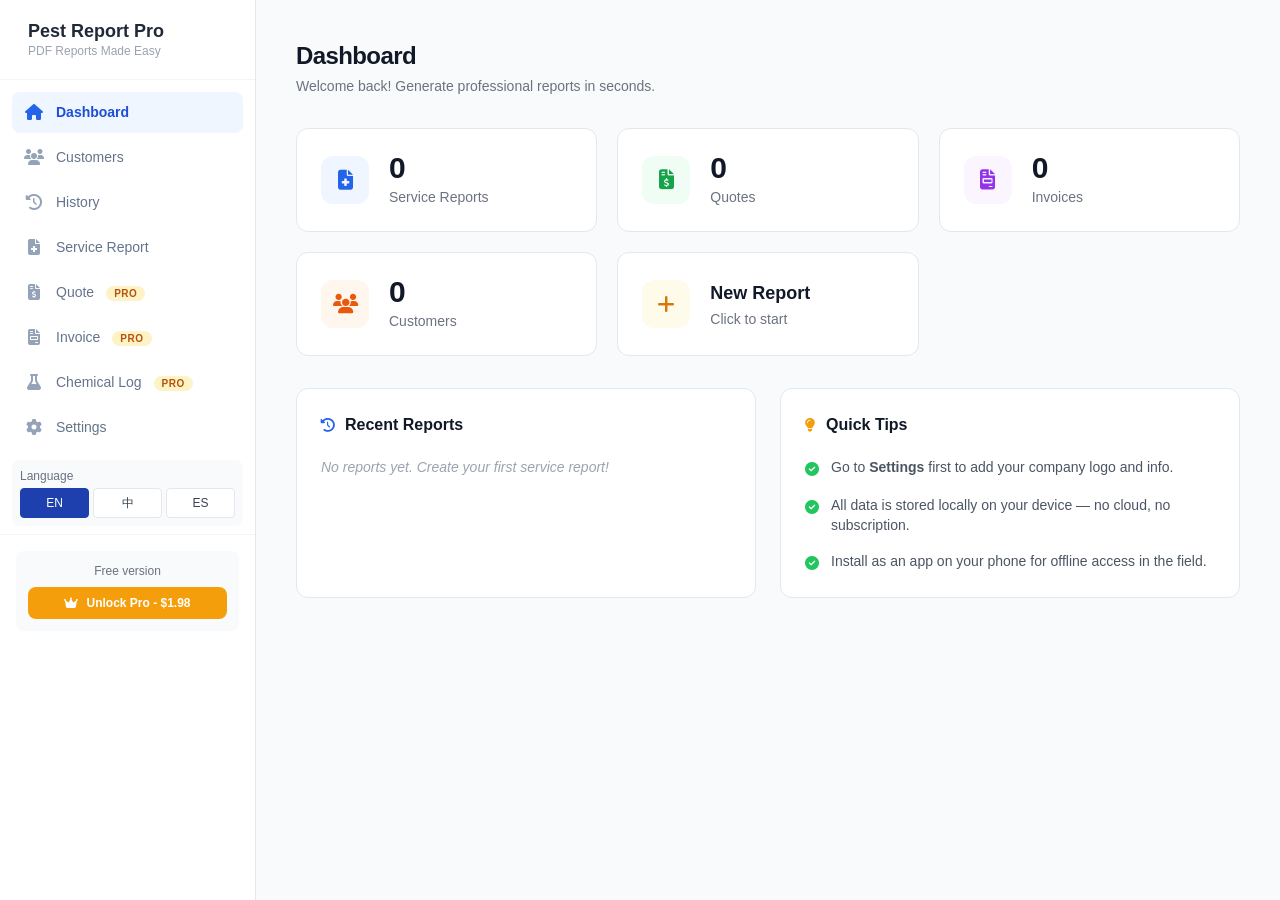
==== commit c39453a8: "feat(landing): bright theme with subtle gradients, price /usr/bin/bash.99 → .98" ====
--- a/app.html
+++ b/app.html
@@ -104,7 +104,7 @@
         <div class="bg-gray-50 rounded-lg p-3 text-center">
           <p class="text-xs text-gray-500 mb-2" data-i18n="freeVersion">Free version</p>
           <button onclick="App.showUnlock()" class="w-full bg-amber-500 hover:bg-amber-600 text-white text-xs font-bold py-2 rounded-lg transition flex items-center justify-center gap-1">
-            <i class="fas fa-crown mr-1"></i> <span data-i18n="unlockPro">Unlock Pro - $0.99</span>
+            <i class="fas fa-crown mr-1"></i> <span data-i18n="unlockPro">Unlock Pro - $1.98</span>
           </button>
         </div>
       </div>
@@ -784,7 +784,7 @@
 
         <div class="bg-blue-50 border border-blue-200 rounded-xl p-6 text-center mb-6">
           <p class="text-sm text-blue-700 font-medium mb-1" data-i18n="oneTimePayment">One-time payment</p>
-          <p class="text-4xl font-bold text-blue-800">$0.99</p>
+          <p class="text-4xl font-bold text-blue-800">$1.98</p>
           <p class="text-xs text-blue-600 mt-1" data-i18n="noFees">No monthly fees. No hidden costs.</p>
         </div>
 
